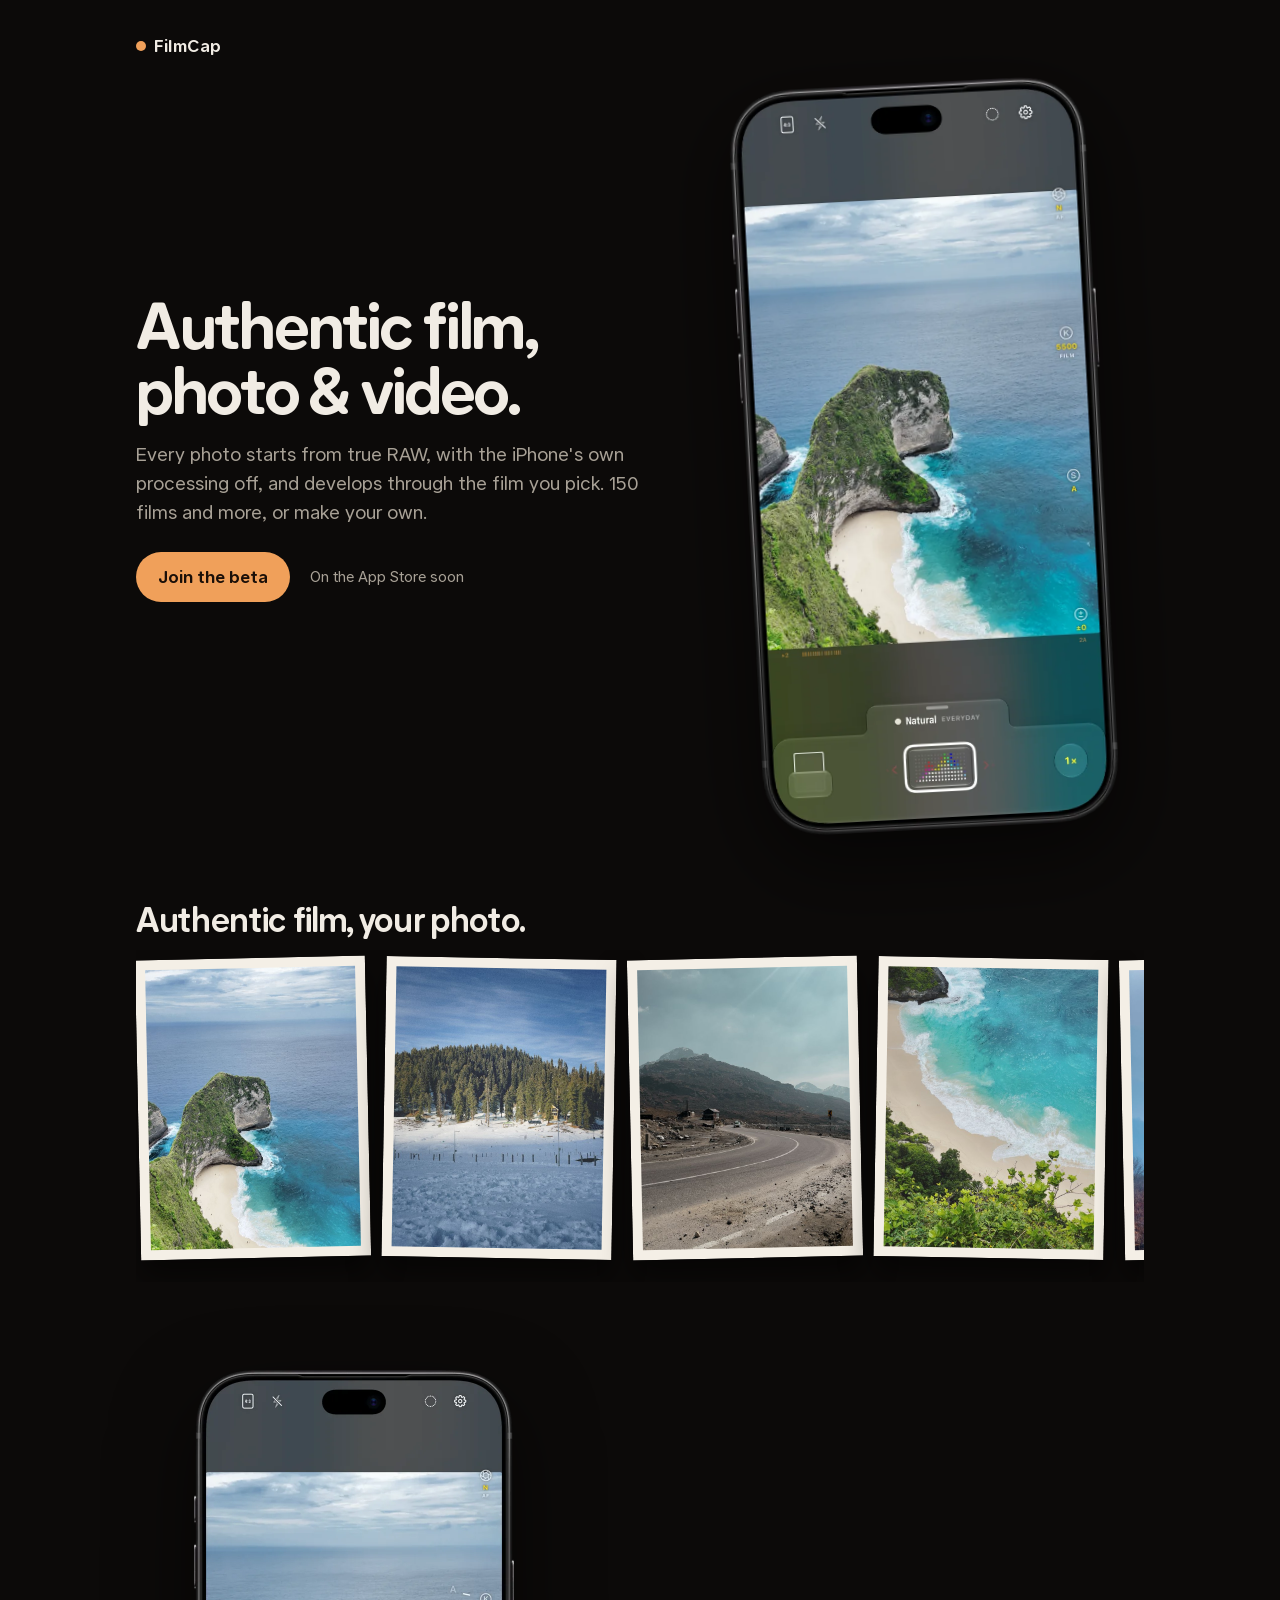
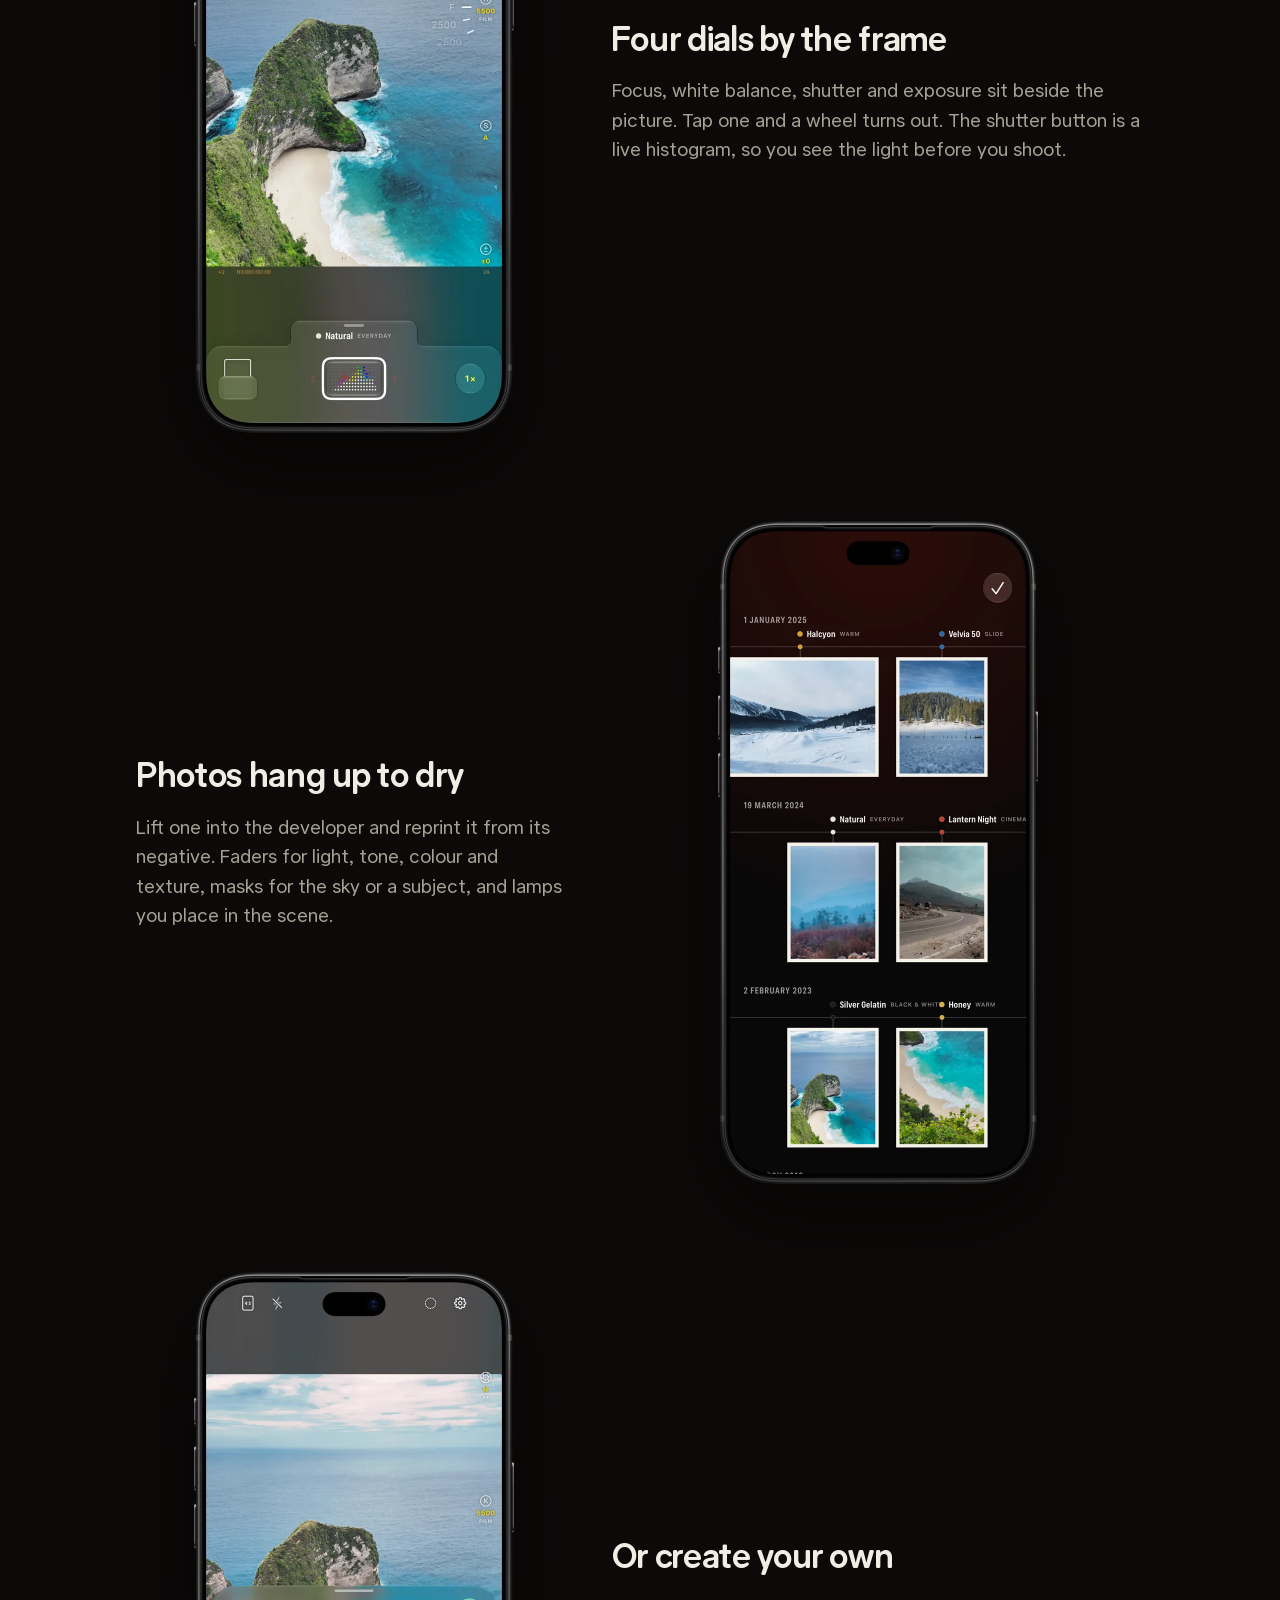
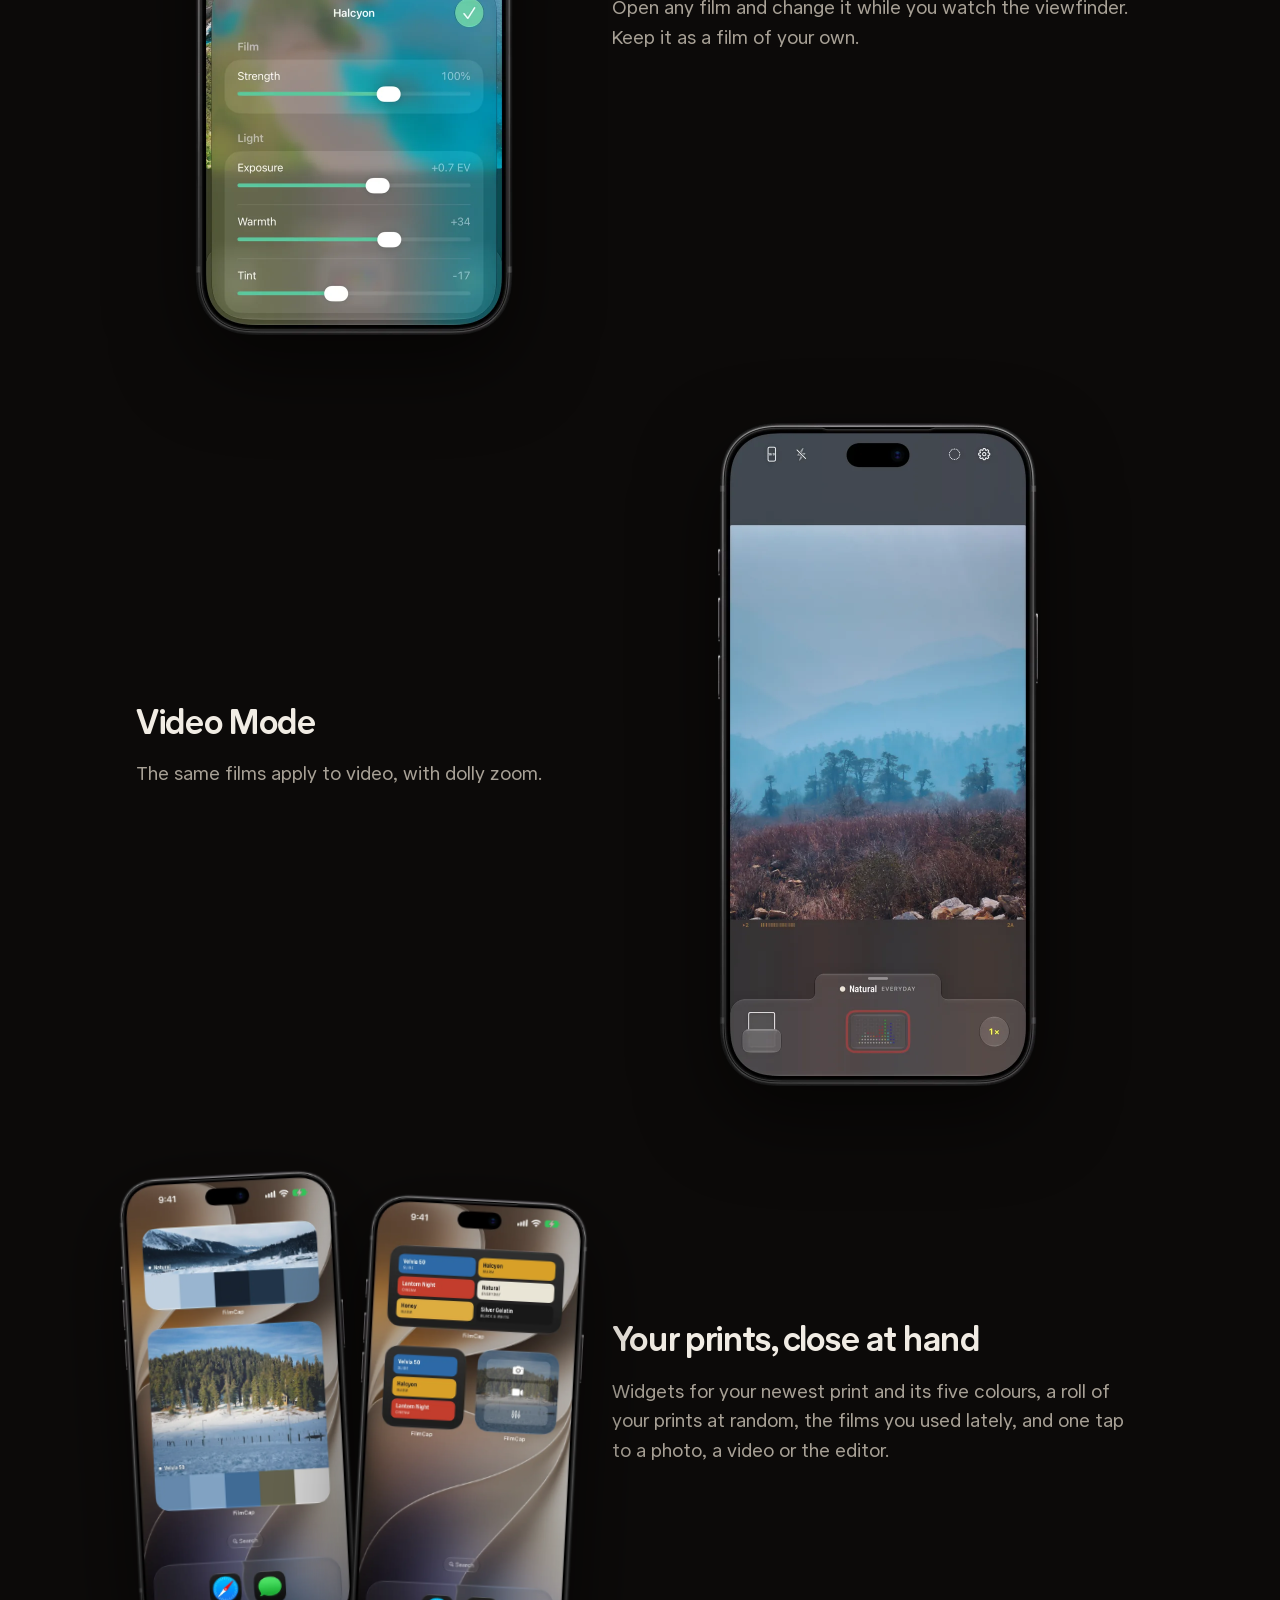
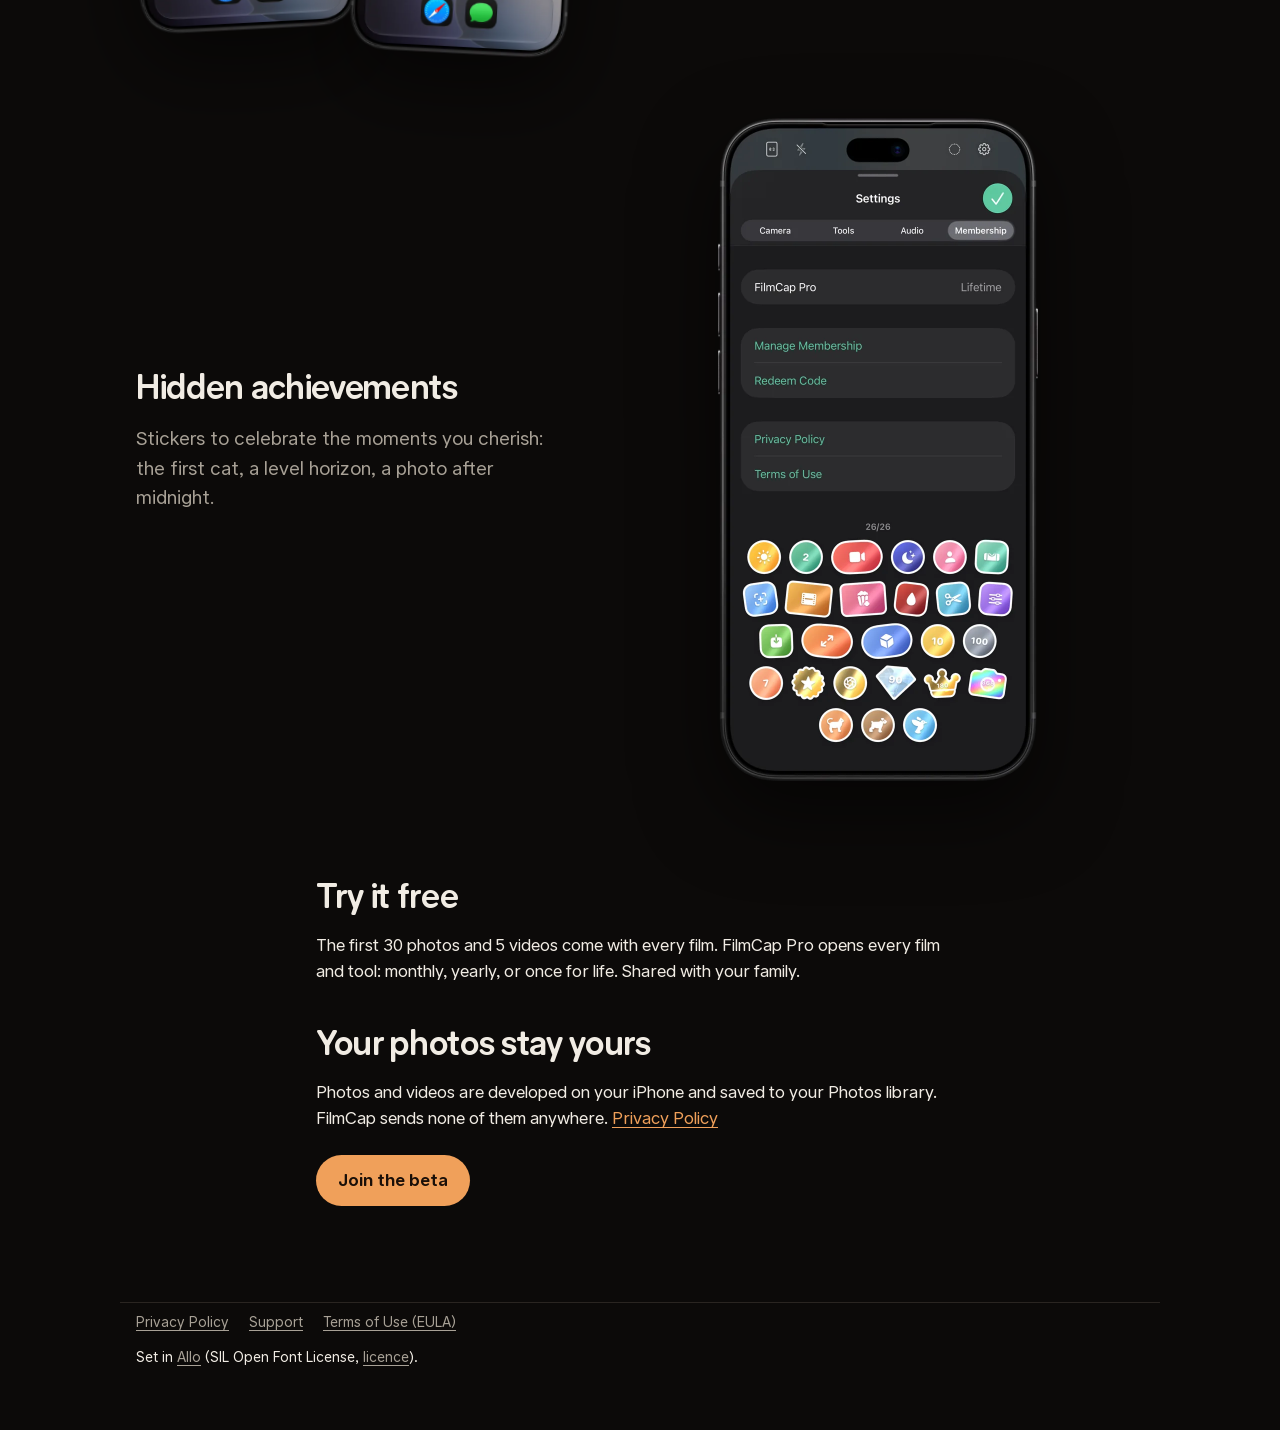
==== get/index.html @ 2870cc29 "/get: where the QR on a FilmCap photo leads (the beta now, the App Store at launch) Co-Authored-By: " ====
<!doctype html>
<html lang="en">
<head>
  <meta charset="utf-8">
  <meta name="viewport" content="width=device-width, initial-scale=1">
  <title>Get FilmCap</title>
  <meta name="description" content="FilmCap: authentic film, photo and video, on iPhone.">
  <link rel="stylesheet" href="../style.css">
  <script>
    // Where the QR code on a FilmCap photo leads. The code stays the same for good; only this
    // changes. Until FilmCap is on the App Store, its beta; then its App Store page.
    var live = false;
    var appStore = "https://apps.apple.com/app/id6836638549";
    var beta = "https://testflight.apple.com/join/mrzy7V6C";
    var iPhone = /iPhone|iPad|iPod/.test(navigator.userAgent) ||
      (navigator.platform === "MacIntel" && navigator.maxTouchPoints > 1);
    var target = iPhone ? (live ? appStore : beta) : (live ? appStore : "../");
    location.replace(target);
  </script>
</head>
<body class="home">
  <header class="hero">
    <a class="brand" href="../">FilmCap</a>
    <h1>Authentic film,<br>photo &amp; video.</h1>
    <p class="cta"><a class="button" href="https://testflight.apple.com/join/mrzy7V6C">Get FilmCap</a></p>
  </header>
</body>
</html>
---- style.css ----
@font-face {
  font-family: "Allo";
  src: url("fonts/AlloVariable.woff2") format("woff2");
  font-weight: 100 900;
  font-style: normal;
  font-display: swap;
}

:root {
  --bg: #f6f4ef;
  --text: #1b1a18;
  --muted: #5d5a54;
  --rule: #dcd7cc;
  --accent: #b5521f;
}

@media (prefers-color-scheme: dark) {
  :root {
    --bg: #0f0d0c;
    --text: #efebe4;
    --muted: #a59f95;
    --rule: #2c2824;
    --accent: #f0a05a;
  }
}

* { box-sizing: border-box; }

html { -webkit-text-size-adjust: 100%; }

body {
  margin: 0;
  background: var(--bg);
  color: var(--text);
  font-family: "Allo", system-ui, -apple-system, sans-serif;
  font-size: 17px;
  line-height: 1.55;
}

main {
  max-width: 680px;
  margin: 0 auto;
  padding: 56px 16px 80px;
}

header { margin-bottom: 40px; }

.brand {
  display: inline-flex;
  align-items: center;
  gap: 8px;
  font-weight: 650;
  color: var(--text);
  text-decoration: none;
  letter-spacing: 0.01em;
}

.brand::before {
  content: "";
  width: 10px;
  height: 10px;
  border-radius: 50%;
  background: var(--accent);
}

h1 {
  font-size: 40px;
  line-height: 1.1;
  font-weight: 700;
  margin: 24px 0 8px;
  letter-spacing: -0.01em;
}

h2 {
  font-size: 21px;
  font-weight: 650;
  margin: 40px 0 8px;
}

p, li { color: var(--text); }

.lede { font-size: 19px; color: var(--muted); margin-top: 0; }

.meta { color: var(--muted); font-size: 14px; }

ul { padding-left: 20px; }

li { margin: 6px 0; }

a { color: var(--accent); text-underline-offset: 3px; }

table {
  width: 100%;
  border-collapse: collapse;
  margin: 16px 0;
  font-size: 15px;
}

th, td {
  text-align: left;
  vertical-align: top;
  padding: 10px 8px;
  border-bottom: 1px solid var(--rule);
}

th { font-weight: 650; }

footer {
  margin-top: 64px;
  padding-top: 16px;
  border-top: 1px solid var(--rule);
  color: var(--muted);
  font-size: 14px;
}

footer a { color: var(--muted); }

nav.links { display: flex; flex-wrap: wrap; gap: 8px 20px; margin-top: 8px; }

@media (max-width: 480px) {
  h1 { font-size: 32px; }
  table { font-size: 14px; }
}

/* The home page: a darkroom, whatever the system's appearance. */
body.home {
  --bg: #0c0a09;
  --text: #f1ece4;
  --muted: #a8a196;
  --rule: #2a2521;
  --accent: #f0a05a;
  background: radial-gradient(1200px 700px at 70% -10%, #3a120c 0%, transparent 60%), var(--bg);
  background-color: var(--bg);
  overflow-x: hidden;
}

body.home > header, body.home > section, body.home > footer {
  max-width: 1040px;
  margin: 0 auto;
  padding: 0 16px;
}

.hero { padding-top: 32px !important; }

.hero-grid {
  display: grid;
  grid-template-columns: 1.1fr 0.9fr;
  gap: 32px;
  align-items: center;
  margin-top: 24px;
}

.hero h1 { font-size: 64px; line-height: 1.02; letter-spacing: -0.02em; margin: 0 0 16px; }

.phone {
  width: 100%;
  max-width: 320px;
  height: auto;
  justify-self: center;
  filter: drop-shadow(0 30px 40px rgba(0, 0, 0, 0.55));
}

.hero .phone { max-width: 360px; transform: rotate(-3deg); }

.cta { display: flex; flex-wrap: wrap; align-items: center; gap: 12px 20px; margin-top: 24px; }

.button {
  display: inline-block;
  padding: 12px 22px;
  border-radius: 999px;
  background: var(--accent);
  color: #1a0f08;
  font-weight: 650;
  text-decoration: none;
}

.soon { color: var(--muted); font-size: 15px; }

.prints { margin-top: 72px !important; }

.line {
  display: flex;
  gap: 16px;
  overflow-x: auto;
  padding: 8px 2px 24px;
  scroll-snap-type: x mandatory;
}

.line img {
  height: 300px;
  width: auto;
  flex: none;
  padding: 10px;
  background: #f4efe6;
  scroll-snap-align: start;
  box-shadow: 0 16px 30px rgba(0, 0, 0, 0.5);
}

.line img:nth-child(odd) { transform: rotate(-1.2deg); }
.line img:nth-child(even) { transform: rotate(1deg); }

.feature {
  display: grid;
  grid-template-columns: 0.9fr 1.1fr;
  gap: 40px;
  align-items: center;
  margin-top: 88px !important;
}

.feature.flip > :first-child { order: 2; }

.feature h2, .plain h2, .prints h2 { font-size: 34px; line-height: 1.1; letter-spacing: -0.01em; margin: 0 0 12px; }

.feature p { font-size: 19px; color: var(--muted); max-width: 30em; }

.pair { display: flex; gap: 12px; justify-content: center; }
.pair .phone { max-width: 220px; }
.pair .phone:first-child { transform: rotate(-3deg); }
.pair .phone:last-child { transform: rotate(3deg) translateY(24px); }

.plain { margin-top: 96px !important; max-width: 680px !important; }
.plain h2 { margin-top: 40px; }

body.home > footer { margin-top: 96px; padding-bottom: 48px; border-top: 1px solid var(--rule); }

@media (max-width: 760px) {
  .hero-grid, .feature { grid-template-columns: 1fr; gap: 24px; }
  .hero h1 { font-size: 44px; }
  .feature.flip > :first-child { order: 0; }
  .phone, .hero .phone { max-width: 260px; }
  .feature h2, .plain h2, .prints h2 { font-size: 28px; }
  .line img { height: 220px; }
}
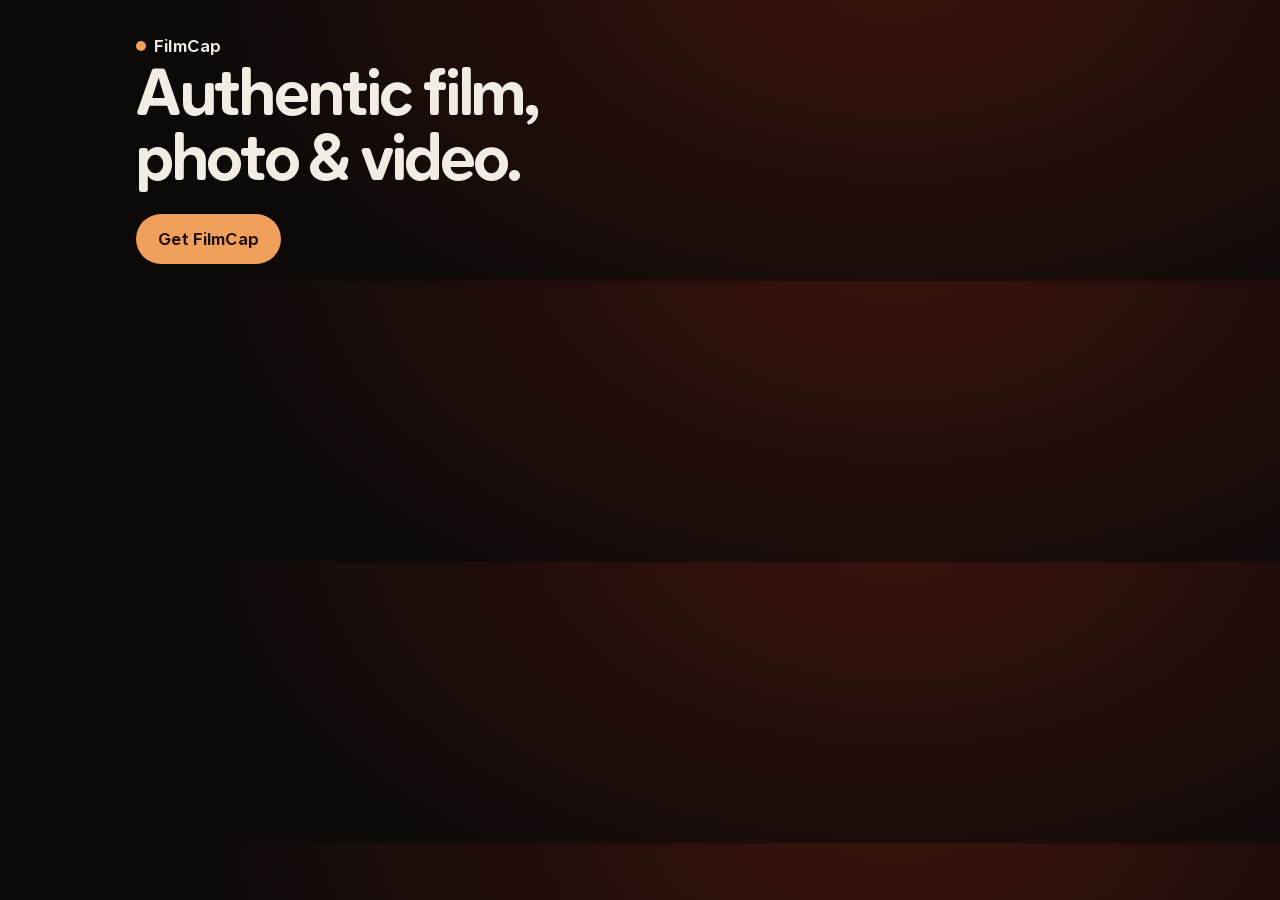
==== commit 60cb753c: "The QR link and Get buttons follow the App Store by themselves /get asks Apple's lookup whether Film" ====
--- a/get/index.html
+++ b/get/index.html
@@ -8,15 +8,22 @@
   <link rel="stylesheet" href="../style.css">
   <script>
     // Where the QR code on a FilmCap photo leads. The code stays the same for good; only this
-    // changes. Until FilmCap is on the App Store, its beta; then its App Store page.
-    var live = false;
+    // page decides: FilmCap's App Store page once Apple lists it (asked of Apple's own lookup),
+    // its beta until then (or if the lookup does not answer in time).
     var appStore = "https://apps.apple.com/app/id6836638549";
     var beta = "https://testflight.apple.com/join/mrzy7V6C";
     var iPhone = /iPhone|iPad|iPod/.test(navigator.userAgent) ||
       (navigator.platform === "MacIntel" && navigator.maxTouchPoints > 1);
-    var target = iPhone ? (live ? appStore : beta) : (live ? appStore : "../");
-    location.replace(target);
+    var gone = false;
+    function listed(answer) {
+      if (gone) return;
+      gone = true;
+      var live = !!(answer && answer.resultCount > 0);
+      location.replace(live ? appStore : (iPhone ? beta : "../"));
+    }
+    setTimeout(function () { listed(null); }, 2500);
   </script>
+  <script src="https://itunes.apple.com/lookup?id=6836638549&callback=listed" async></script>
 </head>
 <body class="home">
   <header class="hero">
